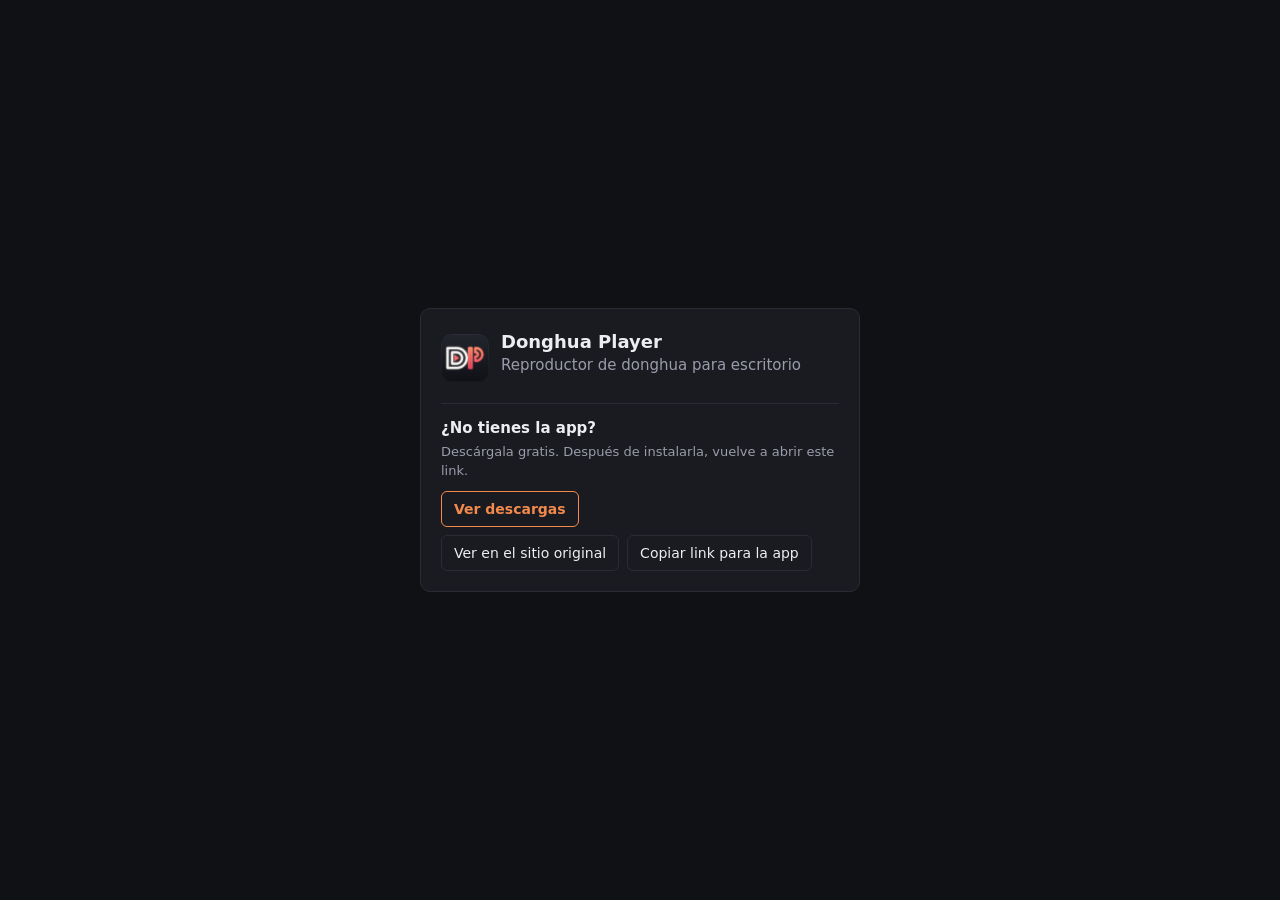
==== index.html @ fb1a3a5e "Add /open/ landing page for shareable links Reads the provider and site route from the URL fragment," ====
<!doctype html>
<html lang="es"><head><meta charset="utf-8"><meta name="robots" content="noindex">
<meta http-equiv="refresh" content="0; url=open/">
<title>Donghua Player</title></head>
<body><a href="open/">Donghua Player</a></body></html>
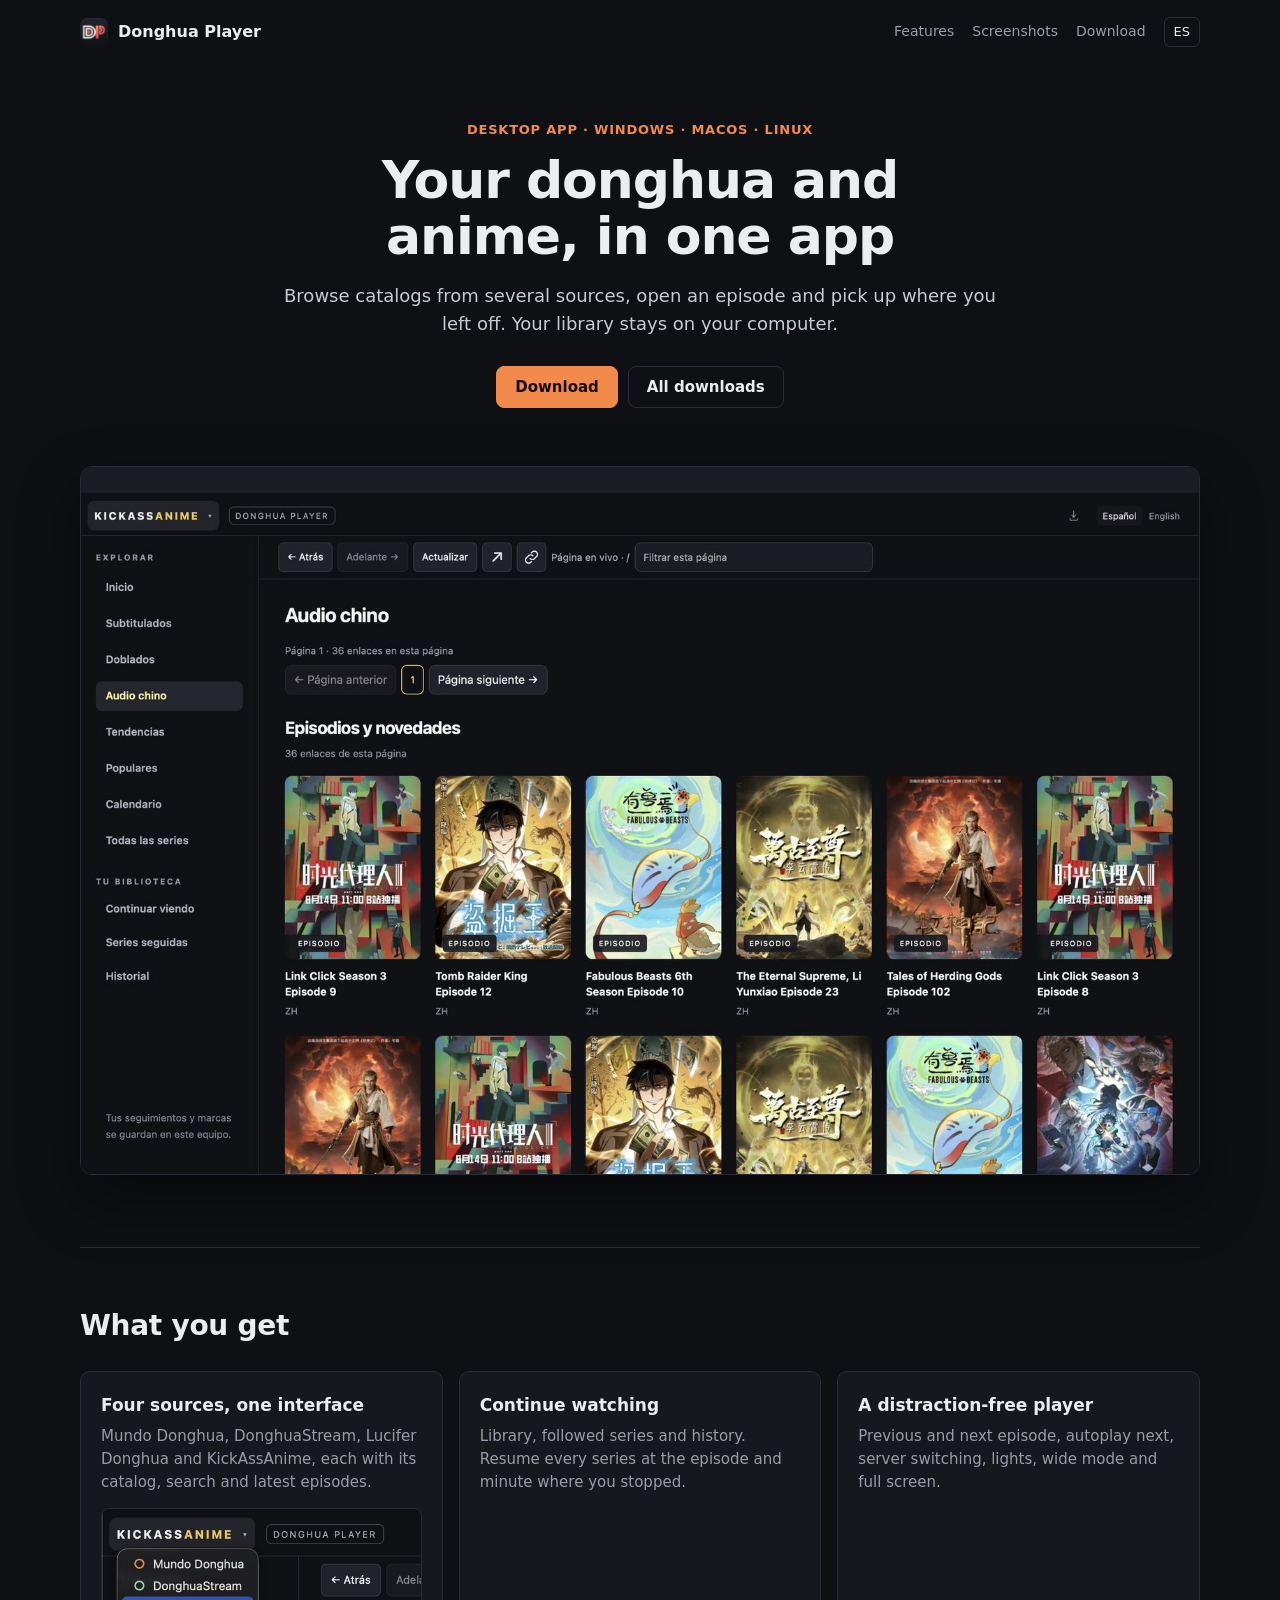
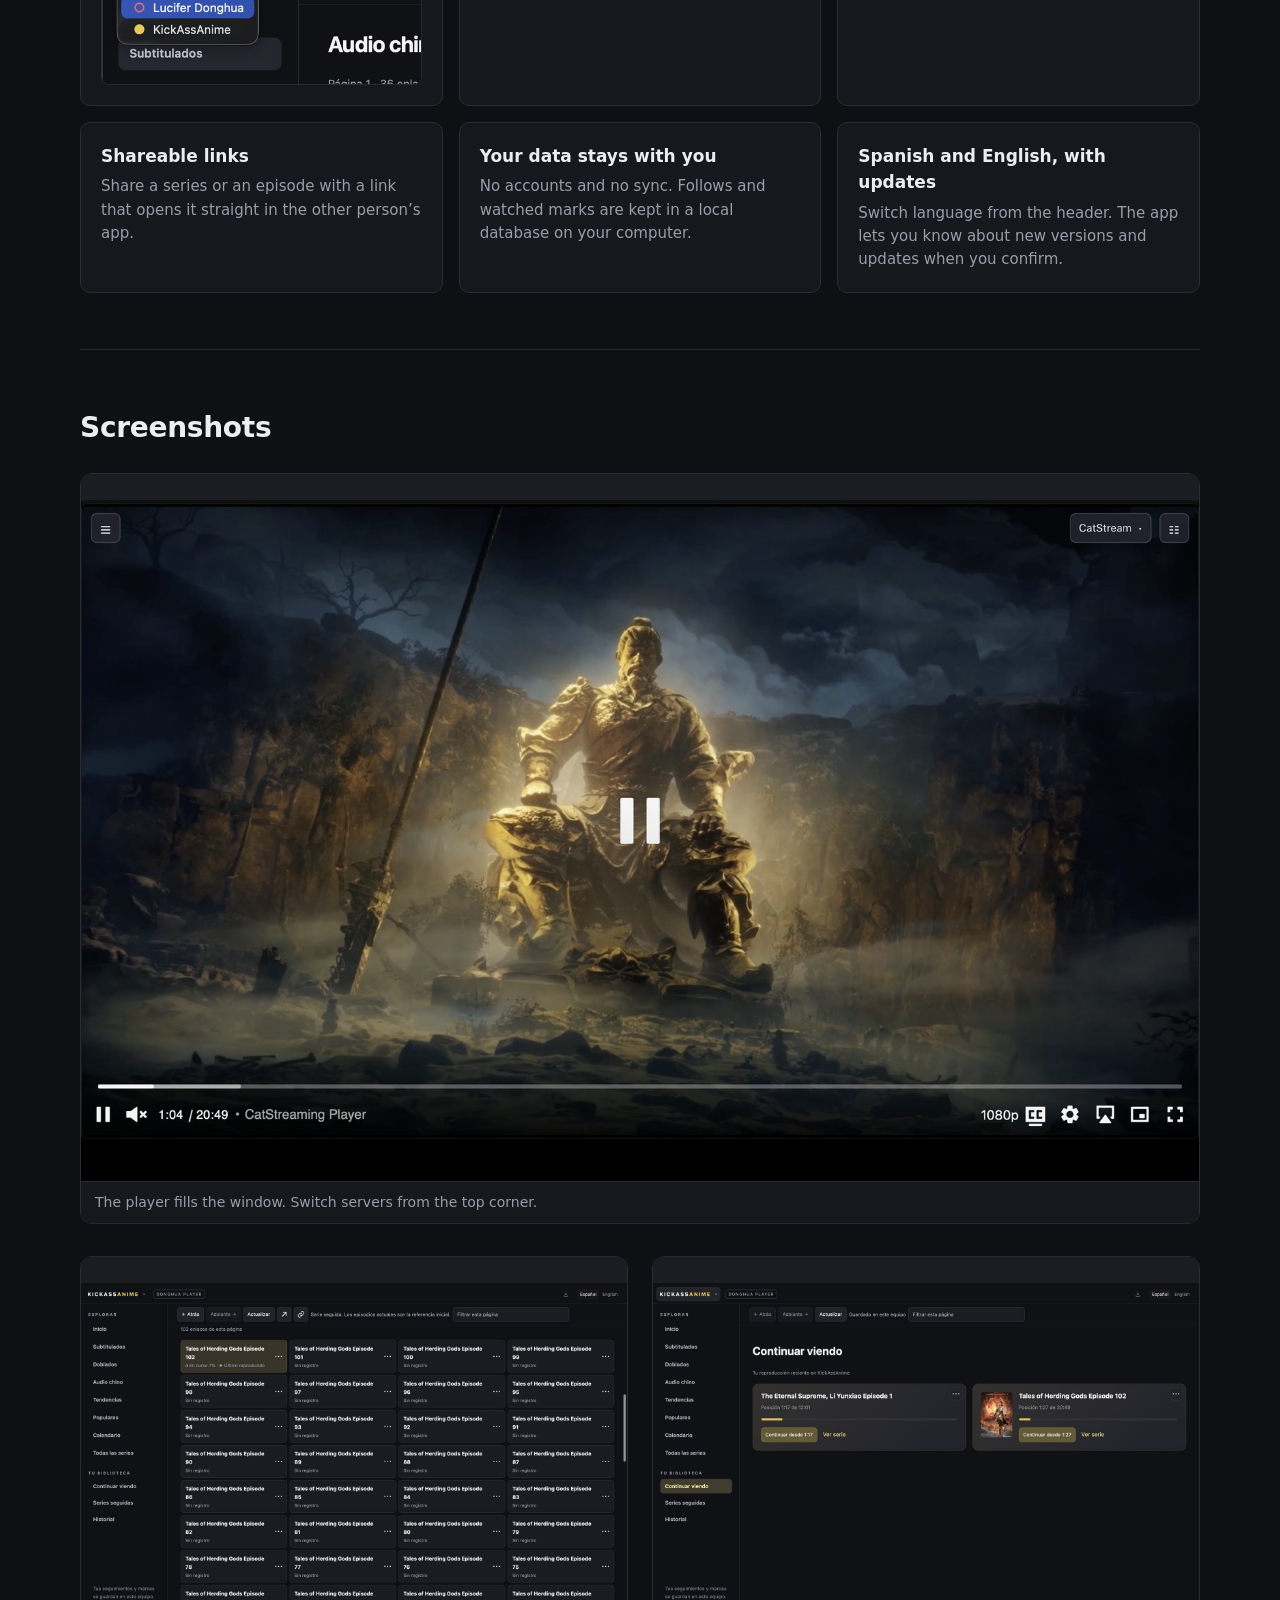
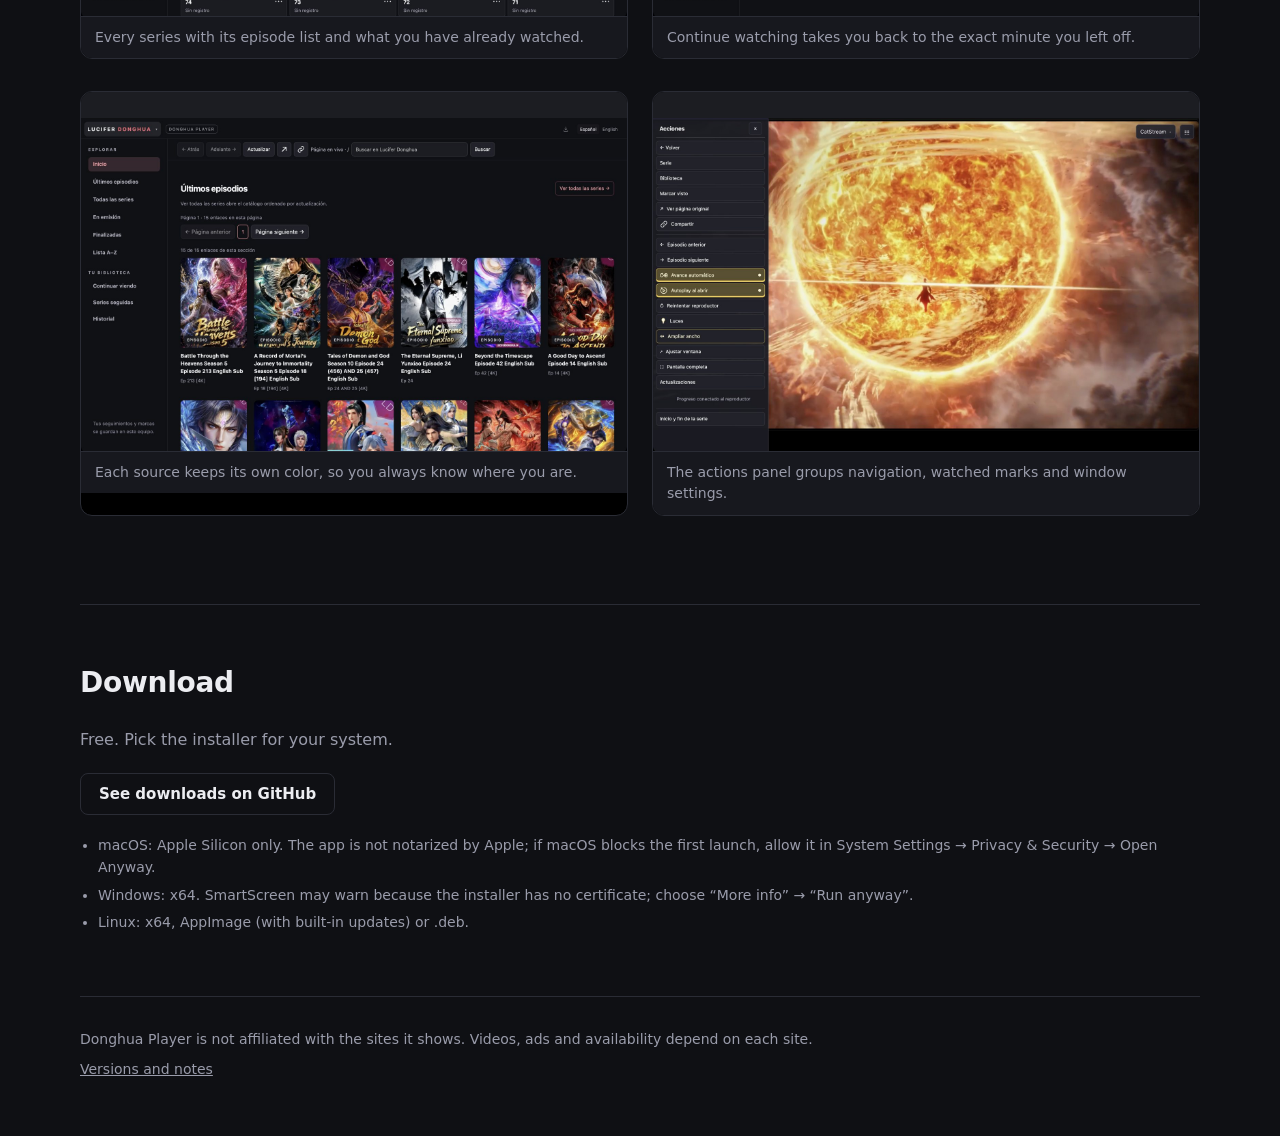
==== commit 0edadc30: "Add Donghua Player presentation page at the site root The root page used to redirect to /open/. It n" ====
--- a/index.html
+++ b/index.html
@@ -1,5 +1,124 @@
 <!doctype html>
-<html lang="es"><head><meta charset="utf-8"><meta name="robots" content="noindex">
-<meta http-equiv="refresh" content="0; url=open/">
-<title>Donghua Player</title></head>
-<body><a href="open/">Donghua Player</a></body></html>
+<html lang="es">
+<head>
+<meta charset="utf-8">
+<meta name="viewport" content="width=device-width,initial-scale=1">
+<meta name="robots" content="noindex">
+<meta name="referrer" content="no-referrer">
+<meta http-equiv="Content-Security-Policy" content="default-src 'none'; script-src 'self'; style-src 'self'; img-src 'self'; connect-src https://api.github.com; base-uri 'none'; form-action 'none'">
+<title>Donghua Player</title>
+<meta name="description" content="App de escritorio para ver donghua y anime de varias fuentes en un solo lugar, con biblioteca local y Continuar viendo.">
+<meta property="og:title" content="Donghua Player">
+<meta property="og:description" content="Tus donghua y anime de varias fuentes en una sola app de escritorio.">
+<meta property="og:image" content="https://alabastida.github.io/donghua-player-releases/assets/screenshots/home.jpg">
+<link rel="icon" href="assets/icon.png">
+<link rel="stylesheet" href="assets/site.css">
+<script src="assets/site.js" defer></script>
+</head>
+<body>
+<header class="top">
+  <a class="brand" href="./"><img src="assets/icon.png" alt="" width="28" height="28"><span>Donghua Player</span></a>
+  <nav>
+    <a href="#features" data-i18n="nav.features">Funciones</a>
+    <a href="#screenshots" data-i18n="nav.screenshots">Capturas</a>
+    <a href="#download" data-i18n="nav.download">Descargar</a>
+    <button id="lang" type="button" class="lang" aria-label="Language">EN</button>
+  </nav>
+</header>
+
+<main>
+  <section class="hero">
+    <div class="hero-text">
+      <p class="eyebrow" data-i18n="hero.eyebrow">App de escritorio · Windows · macOS · Linux</p>
+      <h1 data-i18n="hero.title">Tus donghua y anime, en una sola app</h1>
+      <p class="lead" data-i18n="hero.lead">Explora catálogos de varias fuentes, abre un episodio y sigue donde lo dejaste. Tu biblioteca se guarda en tu equipo.</p>
+      <div class="cta">
+        <a id="primary-download" class="button primary" href="https://github.com/alabastida/donghua-player-releases/releases" rel="noreferrer" data-i18n="hero.download">Descargar</a>
+        <a class="button" href="#download" data-i18n="hero.all">Todas las descargas</a>
+      </div>
+      <p id="version" class="muted small"></p>
+    </div>
+    <figure class="hero-shot window">
+      <img src="assets/screenshots/home.jpg" width="1600" height="974" alt="Donghua Player mostrando los episodios con audio chino de KickAssAnime" data-i18n-alt="shot.home.alt">
+    </figure>
+  </section>
+
+  <section id="features" class="features">
+    <h2 data-i18n="features.title">Lo que incluye</h2>
+    <div class="grid">
+      <article>
+        <h3 data-i18n="f.sources.title">Cuatro fuentes, una interfaz</h3>
+        <p data-i18n="f.sources.text">Mundo Donghua, DonghuaStream, Lucifer Donghua y KickAssAnime, cada una con su catálogo, búsqueda y últimos episodios.</p>
+        <img class="inset" src="assets/screenshots/sources.jpg" width="525" height="288" loading="lazy" alt="Selector de fuente en el encabezado de la app" data-i18n-alt="shot.sources.alt">
+      </article>
+      <article>
+        <h3 data-i18n="f.continue.title">Continuar viendo</h3>
+        <p data-i18n="f.continue.text">Biblioteca, series seguidas e historial. Retoma cada serie en el episodio y el minuto donde te quedaste.</p>
+      </article>
+      <article>
+        <h3 data-i18n="f.player.title">Reproductor sin distracciones</h3>
+        <p data-i18n="f.player.text">Episodio anterior y siguiente, avance automático, cambio de servidor, luces, ancho ampliado y pantalla completa.</p>
+      </article>
+      <article>
+        <h3 data-i18n="f.share.title">Links para compartir</h3>
+        <p data-i18n="f.share.text">Comparte una serie o un episodio con un link que lo abre directamente en la app de quien lo recibe.</p>
+      </article>
+      <article>
+        <h3 data-i18n="f.local.title">Tus datos se quedan contigo</h3>
+        <p data-i18n="f.local.text">Sin cuentas ni sincronización. Seguimientos y marcas de visto se guardan en una base local en tu equipo.</p>
+      </article>
+      <article>
+        <h3 data-i18n="f.updates.title">Español e inglés, con actualizaciones</h3>
+        <p data-i18n="f.updates.text">Cambia de idioma desde el encabezado. La app avisa de nuevas versiones y se actualiza cuando tú lo confirmas.</p>
+      </article>
+    </div>
+  </section>
+
+  <section id="screenshots" class="shots">
+    <h2 data-i18n="shots.title">Capturas</h2>
+    <figure class="window wide">
+      <img src="assets/screenshots/player.jpg" width="1600" height="974" loading="lazy" alt="Reproductor de Donghua Player con un episodio de KickAssAnime" data-i18n-alt="shot.player.alt">
+      <figcaption data-i18n="shot.player.cap">El reproductor ocupa toda la ventana. El servidor se cambia desde la esquina superior.</figcaption>
+    </figure>
+    <div class="pair">
+      <figure class="window">
+        <img src="assets/screenshots/episodes.jpg" width="1600" height="974" loading="lazy" alt="Página de una serie con su lista de episodios" data-i18n-alt="shot.series.alt">
+        <figcaption data-i18n="shot.series.cap">Cada serie con su lista de episodios y lo que ya viste.</figcaption>
+      </figure>
+      <figure class="window">
+        <img src="assets/screenshots/continue.jpg" width="1600" height="974" loading="lazy" alt="Sección Continuar viendo de la biblioteca" data-i18n-alt="shot.continue.alt">
+        <figcaption data-i18n="shot.continue.cap">Continuar viendo te devuelve al minuto exacto donde lo dejaste.</figcaption>
+      </figure>
+    </div>
+    <div class="pair">
+      <figure class="window">
+        <img src="assets/screenshots/lucifer.jpg" width="1600" height="974" loading="lazy" alt="Catálogo de Lucifer Donghua en la app" data-i18n-alt="shot.lucifer.alt">
+        <figcaption data-i18n="shot.lucifer.cap">Cada fuente conserva su color para saber siempre dónde estás.</figcaption>
+      </figure>
+      <figure class="window">
+        <img src="assets/screenshots/actions.jpg" width="1600" height="974" loading="lazy" alt="Panel de acciones del reproductor" data-i18n-alt="shot.actions.alt">
+        <figcaption data-i18n="shot.actions.cap">El panel de acciones agrupa navegación, marcas y ajustes de la ventana.</figcaption>
+      </figure>
+    </div>
+  </section>
+
+  <section id="download" class="download">
+    <h2 data-i18n="download.title">Descargar</h2>
+    <p class="muted" data-i18n="download.text">Gratis. Elige el instalador de tu sistema.</p>
+    <div id="downloads" class="downloads">
+      <a class="button" href="https://github.com/alabastida/donghua-player-releases/releases" rel="noreferrer" data-i18n="download.releases">Ver descargas en GitHub</a>
+    </div>
+    <ul class="notes muted small">
+      <li data-i18n="note.mac">macOS: sólo Apple Silicon. La app no está notarizada por Apple; si macOS bloquea la primera apertura, permítela en Ajustes del Sistema → Privacidad y seguridad → Abrir igualmente.</li>
+      <li data-i18n="note.win">Windows: x64. SmartScreen puede advertir porque el instalador no tiene certificado; elige «Más información» → «Ejecutar de todas formas».</li>
+      <li data-i18n="note.linux">Linux: x64, AppImage (con actualizaciones integradas) o .deb.</li>
+    </ul>
+  </section>
+</main>
+
+<footer class="muted small">
+  <p data-i18n="footer.disclaimer">Donghua Player no está afiliado a los sitios que muestra. Los videos, anuncios y disponibilidad dependen de cada sitio.</p>
+  <p><a href="https://github.com/alabastida/donghua-player-releases/releases" rel="noreferrer" data-i18n="footer.releases">Versiones y notas</a></p>
+</footer>
+</body>
+</html>
--- a/assets/site.css
+++ b/assets/site.css
@@ -0,0 +1,67 @@
+:root{--bg:#0f1014;--panel:#17181e;--line:#2a2c35;--text:#ecedf1;--muted:#9a9cab;--accent:#f28a4c;--on-accent:#180e08;
+  --mundo:#f28a4c;--stream:#8fd6a8;--lucifer:#ec6872;--kaa:#f2c94c;color-scheme:dark}
+*{box-sizing:border-box}
+html{scroll-behavior:smooth}
+body{margin:0;background:var(--bg);color:var(--text);font:16px/1.55 system-ui,-apple-system,"Segoe UI",Roboto,sans-serif}
+a{color:inherit}
+img{max-width:100%;height:auto;display:block}
+.muted{color:var(--muted)}
+.small{font-size:14px}
+main,.top,footer{width:100%;max-width:1160px;margin:0 auto;padding:0 20px}
+
+.top{display:flex;align-items:center;justify-content:space-between;gap:12px;height:64px}
+.brand{display:flex;align-items:center;gap:10px;font-weight:700;text-decoration:none}
+.brand img{border-radius:7px}
+nav{display:flex;align-items:center;gap:18px;font-size:14px}
+nav a{text-decoration:none;color:var(--muted)}
+nav a:hover{color:var(--text)}
+.lang{border:1px solid var(--line);background:transparent;color:var(--text);border-radius:6px;font:inherit;font-size:13px;padding:4px 9px;cursor:pointer}
+
+.hero{display:grid;gap:44px;padding:56px 0 72px}
+.hero-text{max-width:720px;margin:0 auto;text-align:center}
+.hero .cta{justify-content:center}
+.eyebrow{margin:0 0 12px;color:var(--accent);font-size:13px;font-weight:600;letter-spacing:.06em;text-transform:uppercase}
+h1{font-size:clamp(34px,5vw,52px);line-height:1.08;margin:0 0 18px;letter-spacing:-.02em}
+.lead{font-size:18px;color:#c9cad3;margin:0 0 28px}
+.cta{display:flex;flex-wrap:wrap;gap:10px;margin-bottom:12px}
+.button{display:inline-flex;align-items:center;justify-content:center;min-height:42px;padding:0 18px;border-radius:8px;border:1px solid var(--line);text-decoration:none;font-weight:600;font-size:15px}
+.button:hover{border-color:#454857}
+.button.primary{background:var(--accent);border-color:var(--accent);color:var(--on-accent)}
+.button.primary:hover{filter:brightness(1.07)}
+a:focus-visible,button:focus-visible{outline:2px solid var(--accent);outline-offset:2px}
+
+.window{margin:0;border-radius:12px;overflow:hidden;border:1px solid var(--line);background:#000;box-shadow:0 24px 60px rgba(0,0,0,.45)}
+.window::before{content:"";display:block;height:26px;background:#1c1d22 radial-gradient(circle at 16px 13px,#ff5f57 5px,transparent 5.5px) no-repeat,radial-gradient(circle at 34px 13px,#febc2e 5px,transparent 5.5px) no-repeat,radial-gradient(circle at 52px 13px,#28c840 5px,transparent 5.5px) no-repeat;background-color:#1c1d22}
+figcaption{background:var(--panel);border-top:1px solid var(--line);padding:10px 14px;font-size:14px;color:var(--muted)}
+.shots .window{box-shadow:none}
+
+h2{font-size:28px;margin:0 0 24px;letter-spacing:-.01em}
+section{padding:56px 0;border-top:1px solid var(--line)}
+.hero{border-top:0}
+.grid{display:grid;grid-template-columns:repeat(3,minmax(0,1fr));gap:16px}
+.grid article{background:var(--panel);border:1px solid var(--line);border-radius:10px;padding:20px}
+h3{font-size:17px;margin:0 0 6px}
+.grid p{margin:0;color:var(--muted);font-size:15px}
+.inset{margin-top:14px;border-radius:8px;border:1px solid var(--line)}
+
+.shots .wide{margin-bottom:32px}
+.pair{display:grid;grid-template-columns:repeat(2,minmax(0,1fr));gap:24px;margin-bottom:32px}
+
+.downloads{display:flex;flex-wrap:wrap;gap:10px;margin:20px 0}
+.downloads .button.recommended{border-color:var(--accent);color:var(--accent)}
+.notes{padding-left:18px;margin:0}
+.notes li{margin-bottom:6px}
+
+footer{width:calc(100% - 40px);max-width:1120px;padding:32px 0 48px;border-top:1px solid var(--line)}
+footer p{margin:0 0 8px}
+
+@media (max-width:880px){
+  .hero{gap:32px;padding-top:24px}
+  .grid{grid-template-columns:1fr 1fr}
+}
+@media (max-width:600px){
+  nav a{display:none}
+  .grid,.pair{grid-template-columns:1fr}
+  .lead{font-size:16px}
+  section{padding:40px 0}
+}
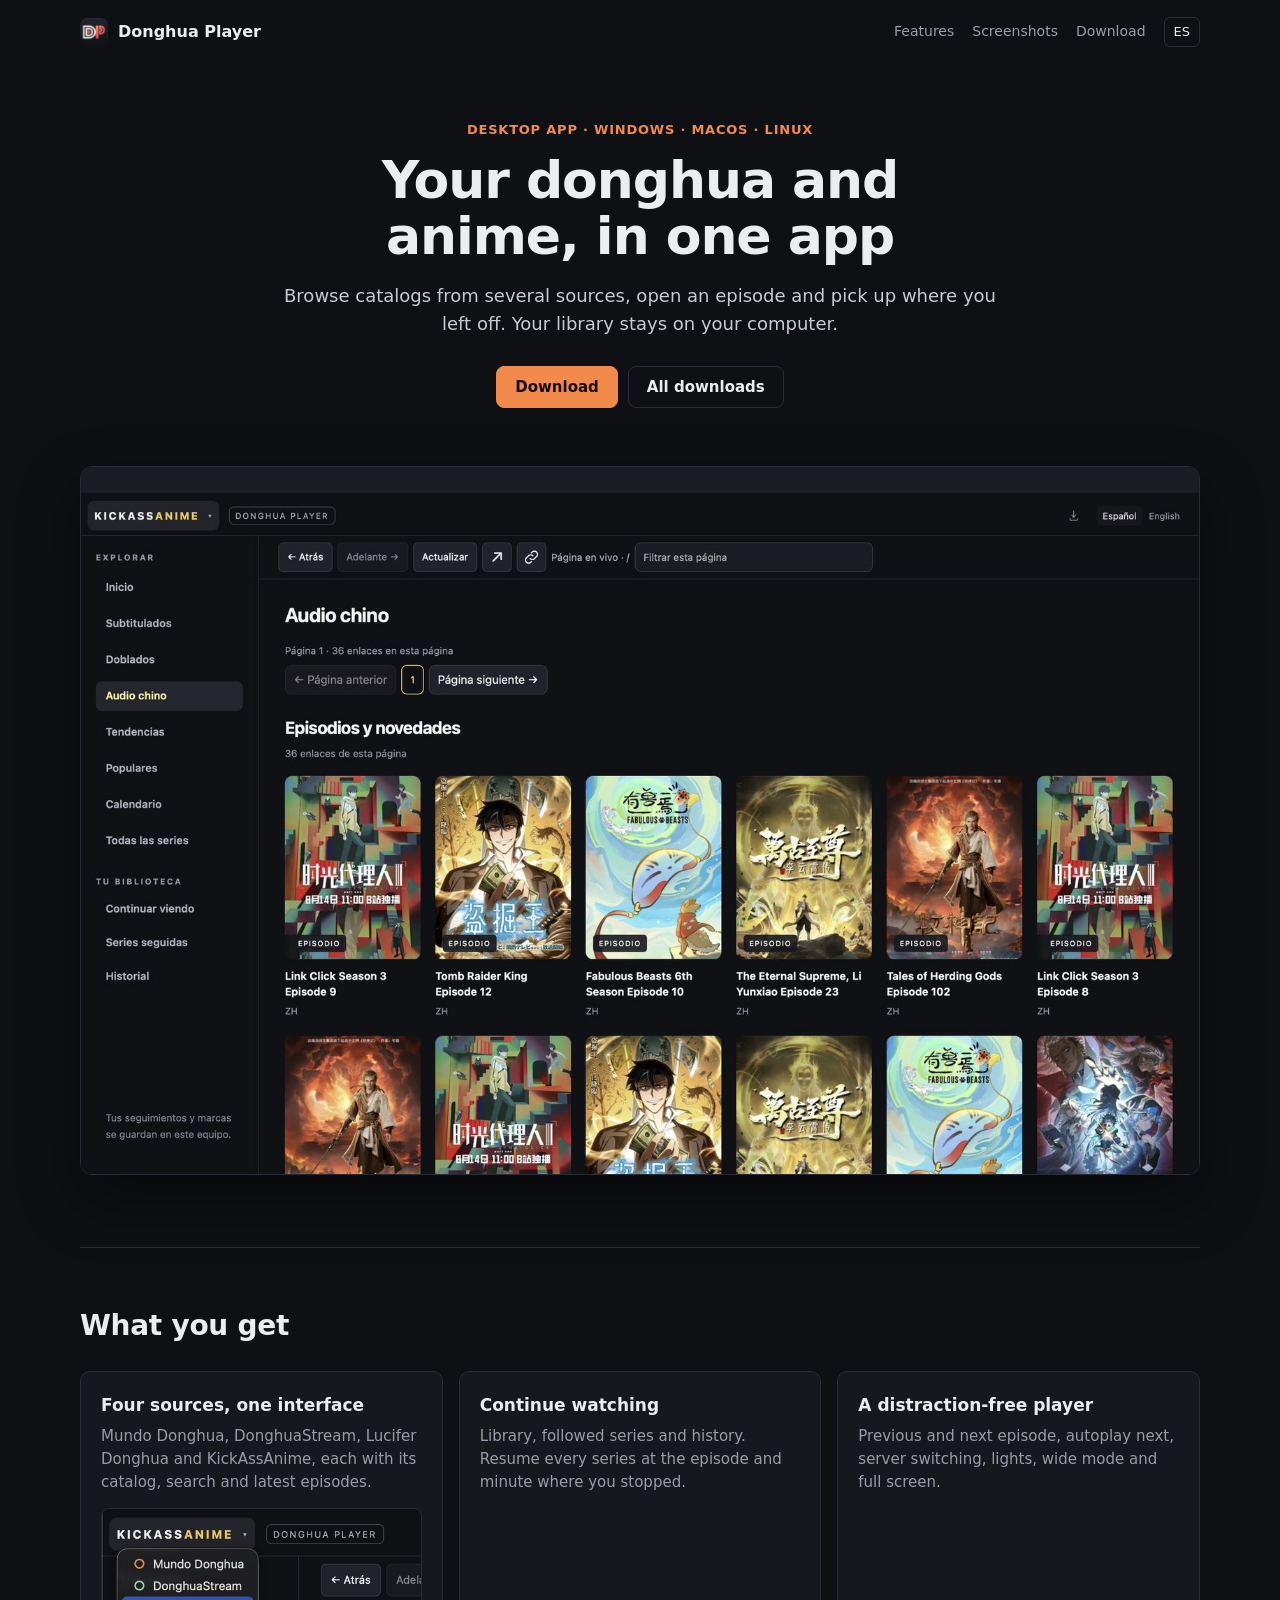
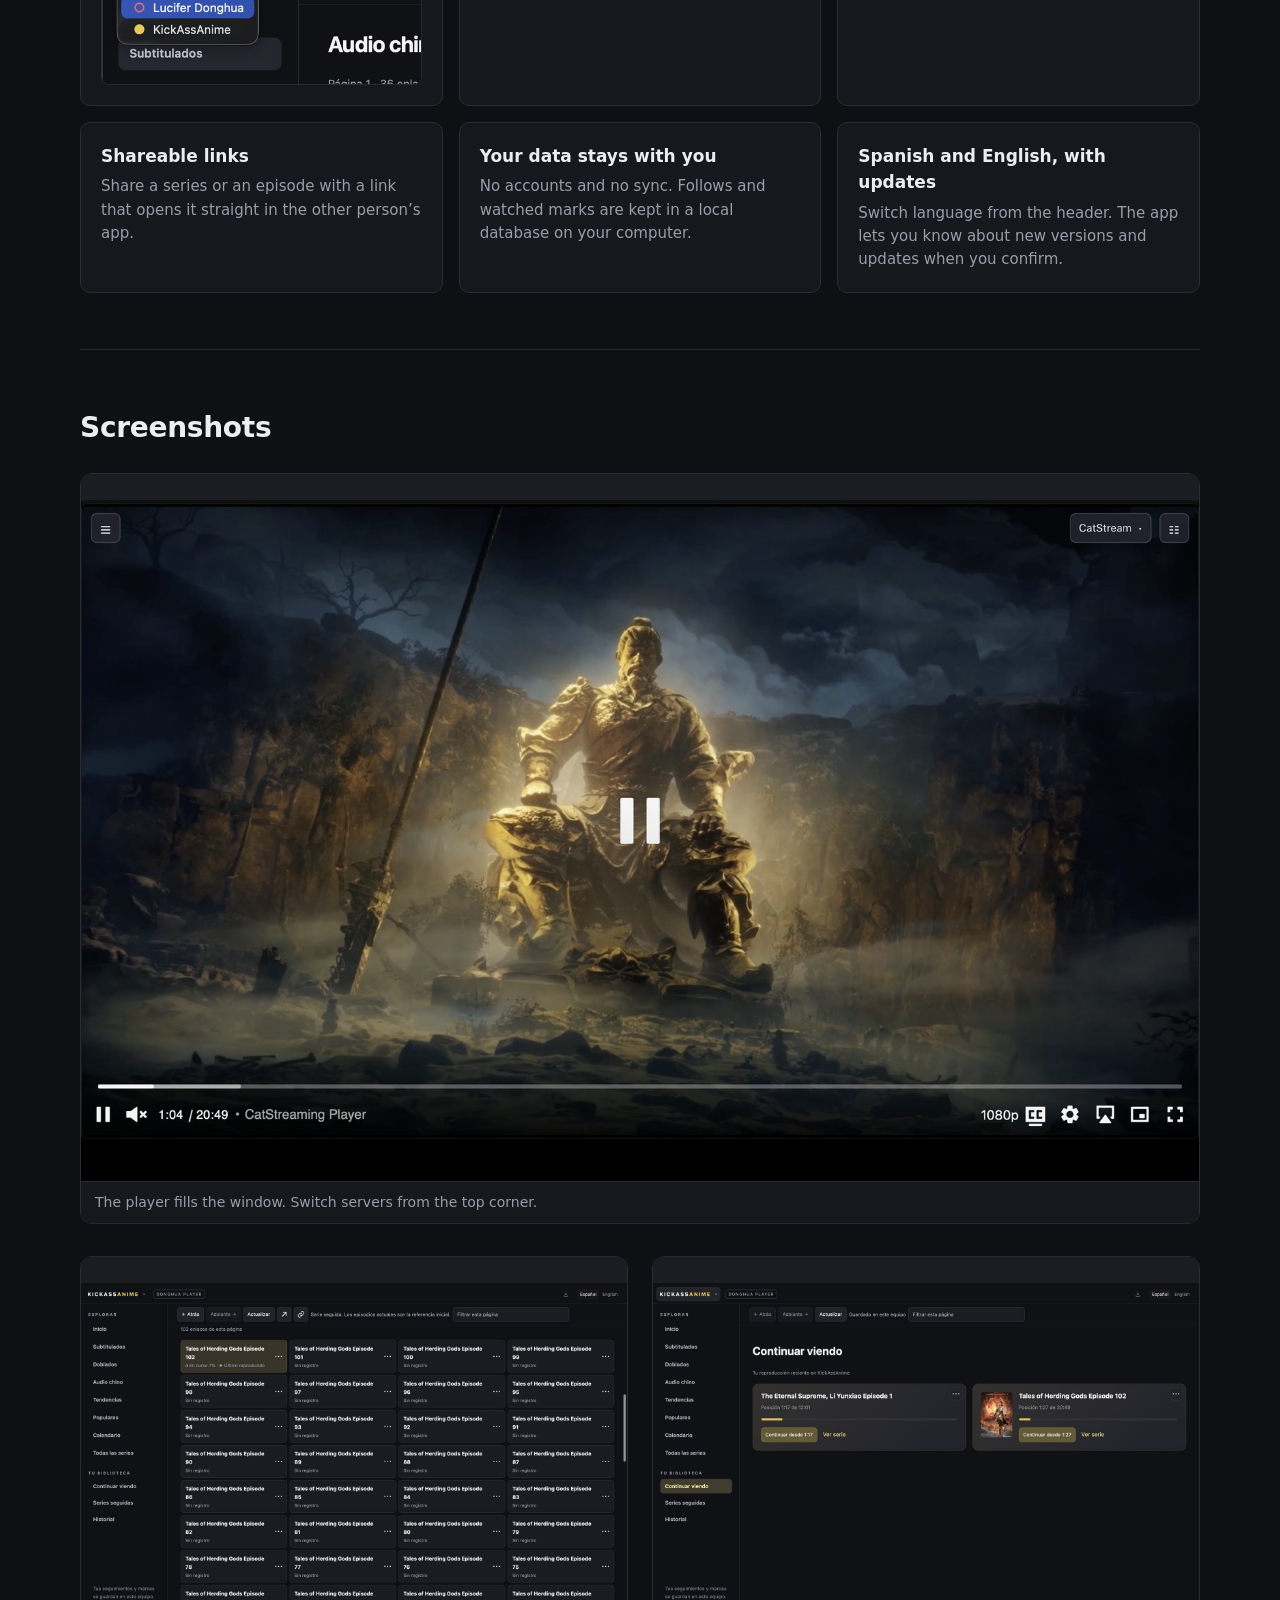
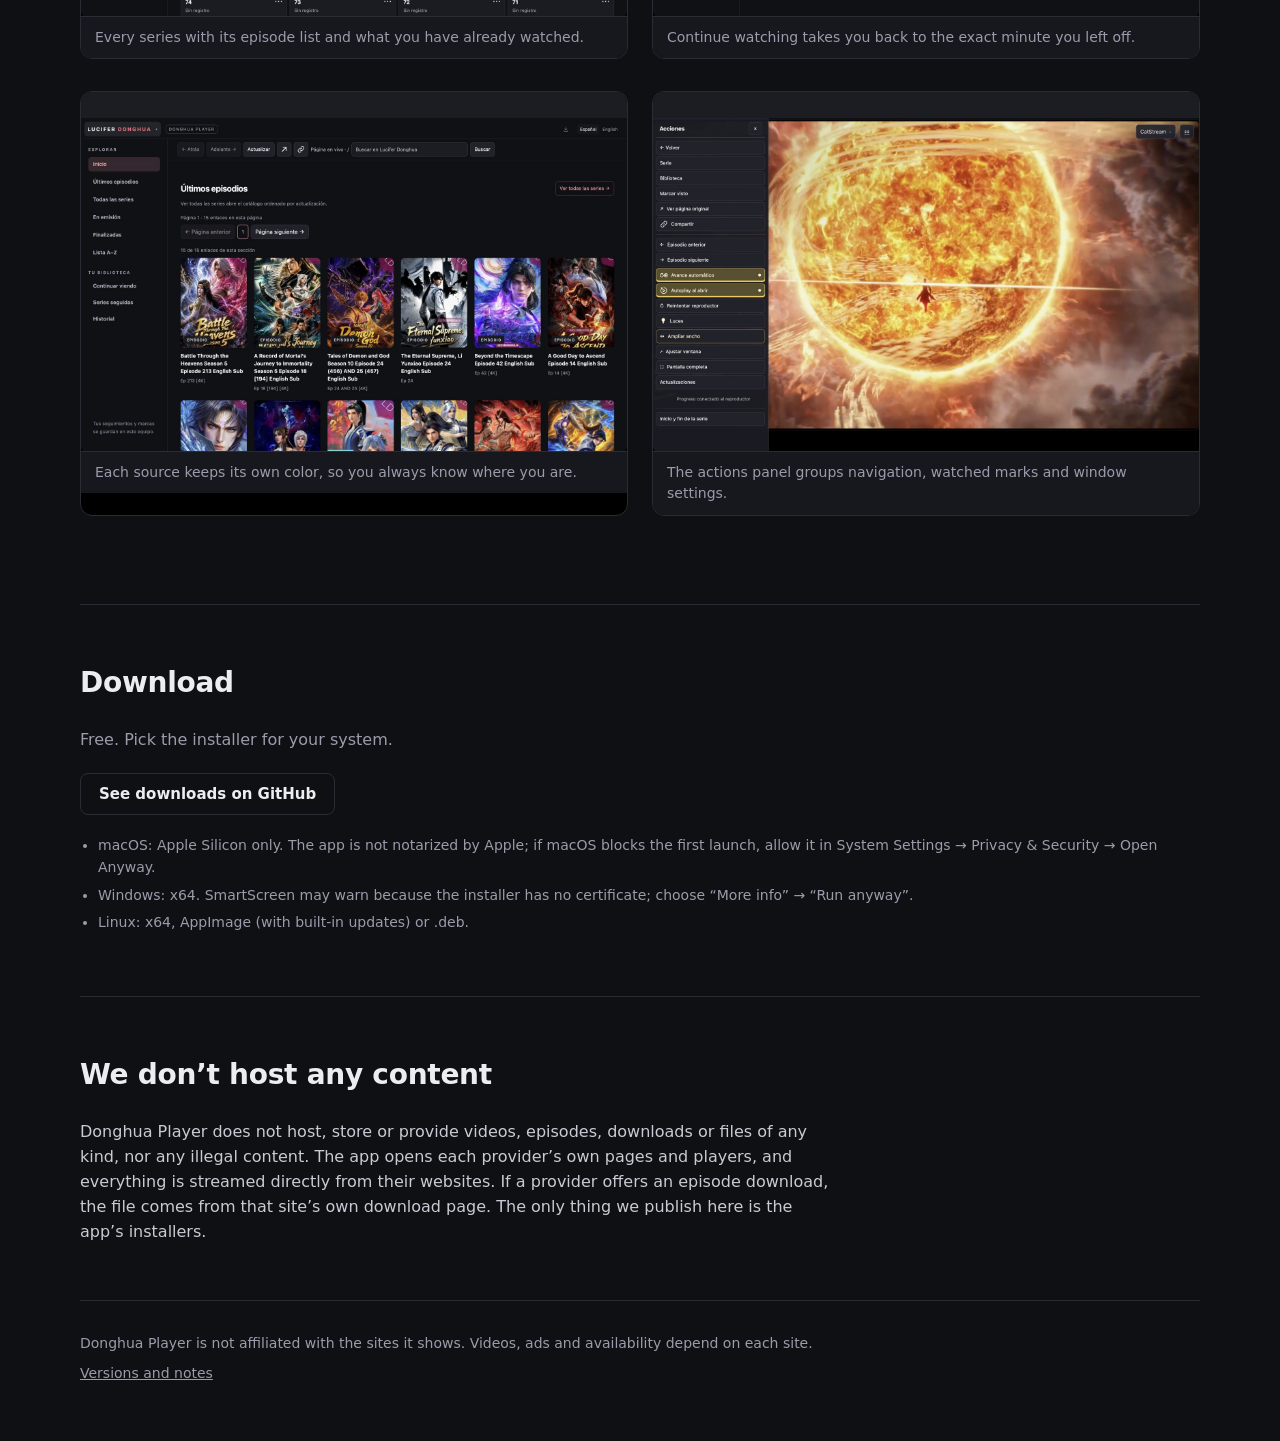
==== commit bca49d8d: "State that the app hosts no content and everything comes from the providers Co-Authored-By: Claude O" ====
--- a/index.html
+++ b/index.html
@@ -114,6 +114,10 @@
       <li data-i18n="note.linux">Linux: x64, AppImage (con actualizaciones integradas) o .deb.</li>
     </ul>
   </section>
+  <section id="content" class="disclaimer">
+    <h2 data-i18n="disclaimer.title">No alojamos contenido</h2>
+    <p data-i18n="disclaimer.text">Donghua Player no aloja, almacena ni proporciona videos, episodios, descargas ni archivos de ningún tipo, ni contenido ilegal. La app abre las páginas y los reproductores de cada proveedor, y todo se consume directamente desde sus sitios web. Si un proveedor ofrece descargar un episodio, el archivo viene de la página de descarga de ese sitio. Lo único que publicamos aquí son los instaladores de la app.</p>
+  </section>
 </main>
 
 <footer class="muted small">
--- a/assets/site.css
+++ b/assets/site.css
@@ -52,6 +52,7 @@
 .notes{padding-left:18px;margin:0}
 .notes li{margin-bottom:6px}
 
+.disclaimer p{max-width:760px;margin:0;color:#c9cad3}
 footer{width:calc(100% - 40px);max-width:1120px;padding:32px 0 48px;border-top:1px solid var(--line)}
 footer p{margin:0 0 8px}
 
